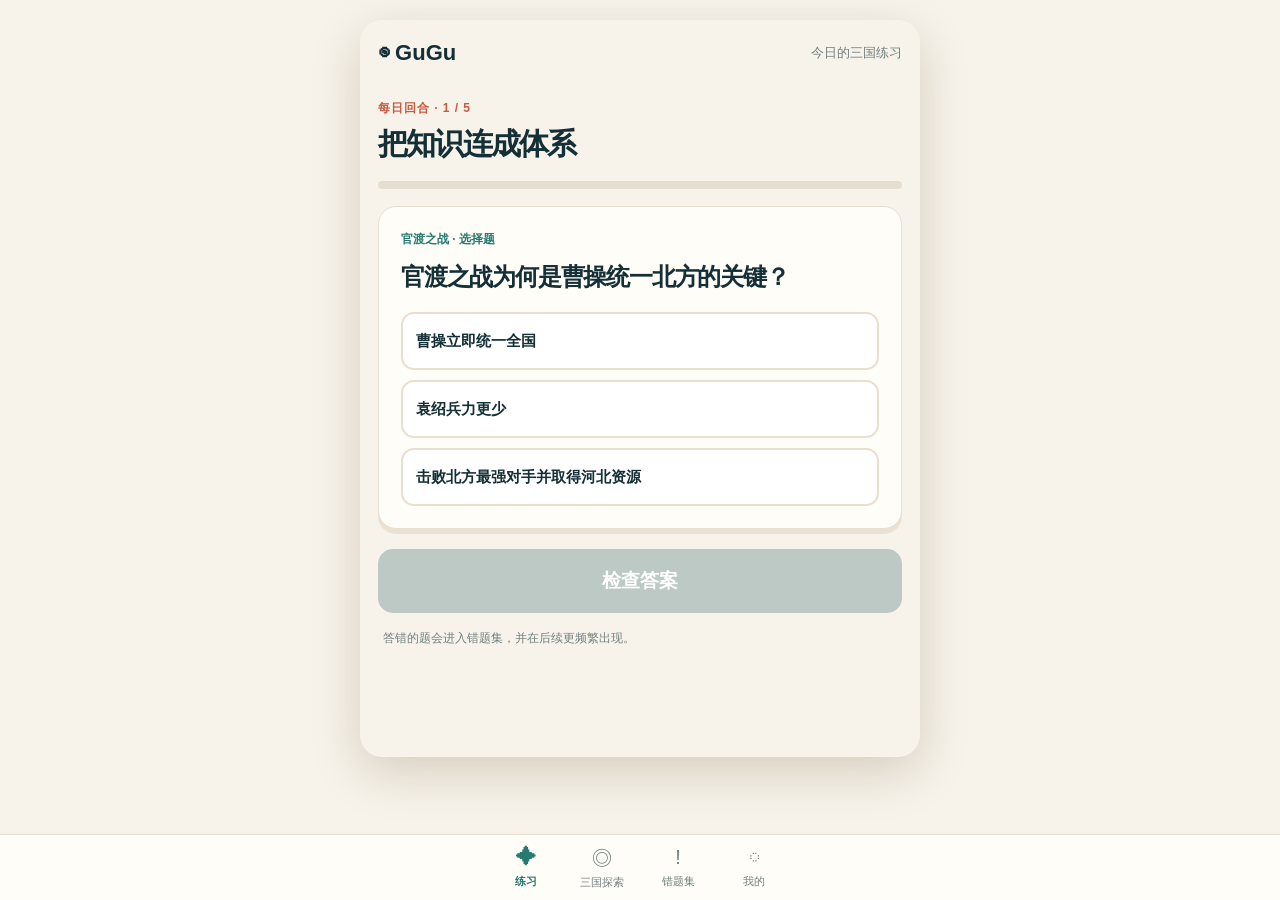
==== index.html @ 3877bf40 "Redesign GuGu with bottom tabs and mistake book" ====
<!doctype html><html lang="zh-CN"><head><meta charset="utf-8"><meta name="viewport" content="width=device-width,initial-scale=1"><title>GuGu</title><link rel="stylesheet" href="style.css"><script src="https://telegram.org/js/telegram-web-app.js"></script></head><body><main><header><b>◉ GuGu</b><span id="day">今日的三国练习</span></header><section id="practice" class="page on"><p class="kicker" id="round">每日回合 · 1 / 5</p><h1 id="title">把知识连成体系</h1><div class="bar"><i id="bar"></i></div><article id="card"></article><button id="action" disabled>检查答案</button><p class="tip">答错的题会进入错题集，并在后续更频繁出现。</p></section><section id="map" class="page"><p class="kicker">三国探索</p><h1>你的知识地图</h1><div class="map" id="map-list"></div></section><section id="mistakes" class="page"><p class="kicker">错题集</p><h1>再见一次，就多懂一点</h1><div id="mistake-list"></div></section><section id="me" class="page"><p class="kicker">我的</p><h1>GuGu 学习档案</h1><div class="empty">这里将陆续加入学习目标、周报与领域管理。</div></section></main><nav><button class="nav on" data-page="practice"><span>✦</span>练习</button><button class="nav" data-page="map"><span>◎</span>三国探索</button><button class="nav" data-page="mistakes"><span>!</span>错题集</button><button class="nav" data-page="me"><span>◌</span>我的</button></nav><script src="app.js"></script></body></html>
---- style.css ----
:root{--ink:#142f35;--green:#277a6e;--red:#c7593e;--cream:#f7f3eb;--paper:#fffdf8;--line:#e8dfd0;--muted:#71807e}*{box-sizing:border-box}body{margin:0;background:var(--cream);font-family:-apple-system,BlinkMacSystemFont,"PingFang SC",sans-serif;color:var(--ink)}main{max-width:560px;margin:auto;padding:20px 18px 98px}header{display:flex;justify-content:space-between;align-items:center;font-size:13px;color:var(--muted)}header b{font-size:22px;color:var(--ink)}.page{display:none}.page.on{display:block}.kicker{margin:34px 0 7px;color:var(--red);font-size:12px;font-weight:800;letter-spacing:.08em}h1{font-size:30px;letter-spacing:-.06em;margin:0 0 16px}.bar{height:8px;background:#e5ddd1;border-radius:9px;margin-bottom:17px}.bar i{display:block;background:var(--green);height:100%;border-radius:9px;transition:.2s}article,.map,.empty,.mistake{background:var(--paper);border:1px solid var(--line);border-radius:18px;padding:22px;box-shadow:0 5px 0 #eae1d4}.node{font-size:12px;font-weight:800;color:var(--green)}h2{font-size:24px;line-height:1.25;margin:14px 0 9px;letter-spacing:-.05em}article p{color:var(--muted);font-size:14px;line-height:1.55}.choices{display:grid;gap:10px;margin-top:20px}.choice{min-height:58px;text-align:left;border:2px solid var(--line);background:white;border-radius:13px;padding:13px;font-size:15px;font-weight:650;color:var(--ink)}.choice.selected{border-color:var(--green);background:#eef7f4}.choice.good{border-color:var(--green);background:#dff1e9}.choice.bad{border-color:var(--red);background:#fde4dc}.input{width:100%;min-height:90px;border:2px solid var(--line);border-radius:13px;padding:13px;font:inherit;margin-top:18px}.feedback{margin-top:16px;padding:14px;border-radius:12px;background:#e3f1eb;line-height:1.55;font-size:14px}.feedback.bad{background:#fde4dc}.tip{font-size:12px;color:var(--muted);padding:0 5px}#action{width:100%;min-height:64px;border:0;border-radius:15px;background:var(--green);box-shadow:0 6px 0 #175d53;color:#fff;font-size:19px;font-weight:850;margin:20px 0 5px}#action:disabled{background:#bdc9c5;box-shadow:none}.map{padding:0;overflow:hidden}.module{padding:17px;border-bottom:1px solid var(--line);display:flex;gap:13px}.module:last-child{border:0}.dot{width:34px;height:34px;border-radius:50%;display:grid;place-items:center;background:#e3ddd2;color:#7b837d;font-weight:bold}.done .dot{background:var(--green);color:#fff}.current .dot{background:var(--red);color:#fff}.module h3{margin:2px 0 3px;font-size:16px}.module p{margin:0;color:var(--muted);font-size:12px}.mistake{margin-bottom:12px}.mistake h3{margin:5px 0;font-size:17px}.mistake p{color:var(--muted);font-size:13px;margin:5px 0}.empty{color:var(--muted);line-height:1.6}nav{position:fixed;bottom:0;left:0;right:0;background:#fffdf8;border-top:1px solid var(--line);display:flex;justify-content:center;padding:9px max(18px,env(safe-area-inset-right)) calc(9px + env(safe-area-inset-bottom))}.nav{border:0;background:transparent;color:var(--muted);font-size:11px;min-width:76px;display:grid;gap:3px;place-items:center}.nav span{font-size:20px}.nav.on{color:var(--green);font-weight:850}@media(min-width:600px){body{padding:20px}main{border-radius:22px;box-shadow:0 15px 50px #d5ccbd}}
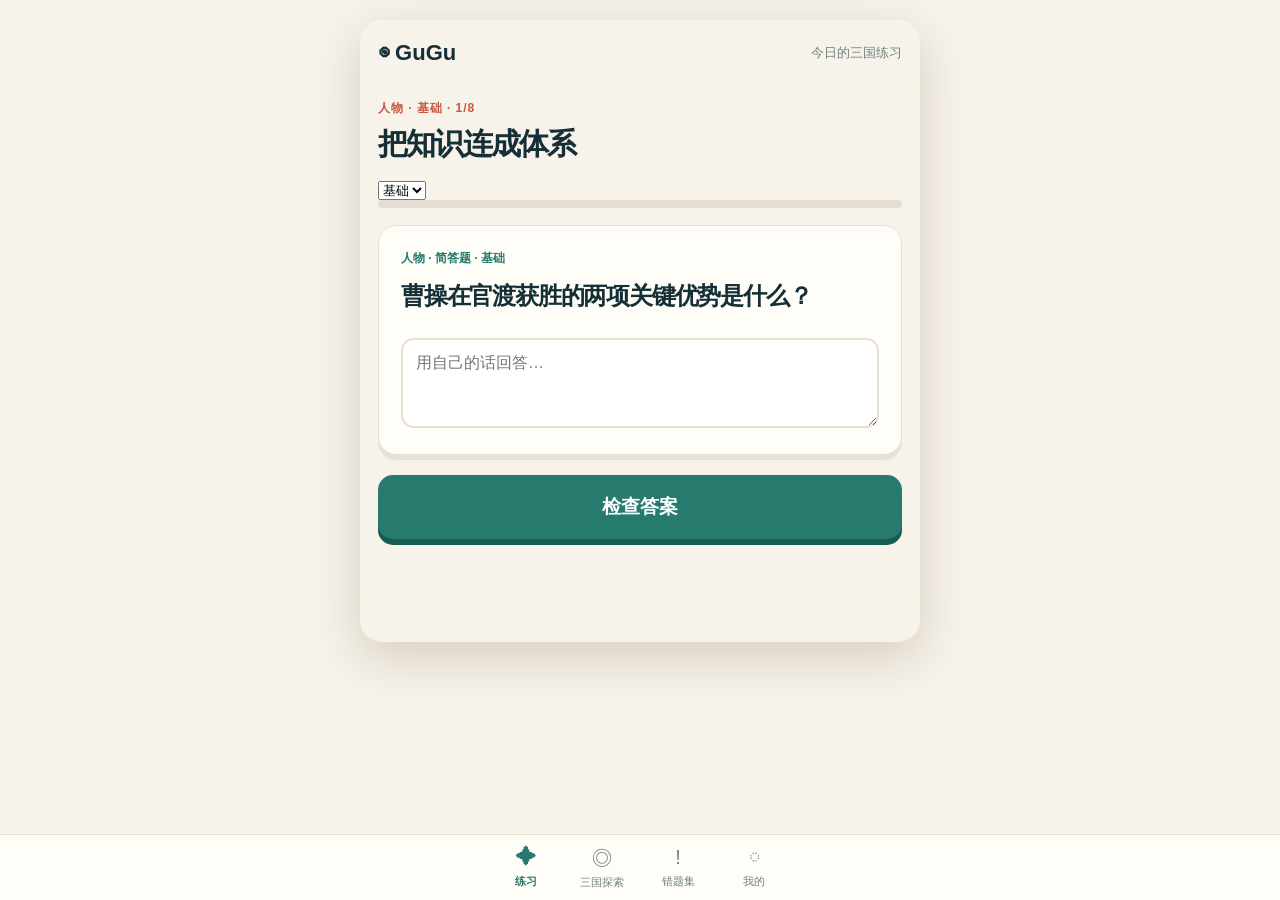
==== commit 52ac2e1d: "Add adaptive eight-question knowledge modules" ====
--- a/index.html
+++ b/index.html
@@ -1 +1 @@
-<!doctype html><html lang="zh-CN"><head><meta charset="utf-8"><meta name="viewport" content="width=device-width,initial-scale=1"><title>GuGu</title><link rel="stylesheet" href="style.css"><script src="https://telegram.org/js/telegram-web-app.js"></script></head><body><main><header><b>◉ GuGu</b><span id="day">今日的三国练习</span></header><section id="practice" class="page on"><p class="kicker" id="round">每日回合 · 1 / 5</p><h1 id="title">把知识连成体系</h1><div class="bar"><i id="bar"></i></div><article id="card"></article><button id="action" disabled>检查答案</button><p class="tip">答错的题会进入错题集，并在后续更频繁出现。</p></section><section id="map" class="page"><p class="kicker">三国探索</p><h1>你的知识地图</h1><div class="map" id="map-list"></div></section><section id="mistakes" class="page"><p class="kicker">错题集</p><h1>再见一次，就多懂一点</h1><div id="mistake-list"></div></section><section id="me" class="page"><p class="kicker">我的</p><h1>GuGu 学习档案</h1><div class="empty">这里将陆续加入学习目标、周报与领域管理。</div></section></main><nav><button class="nav on" data-page="practice"><span>✦</span>练习</button><button class="nav" data-page="map"><span>◎</span>三国探索</button><button class="nav" data-page="mistakes"><span>!</span>错题集</button><button class="nav" data-page="me"><span>◌</span>我的</button></nav><script src="app.js"></script></body></html>
+<!doctype html><html lang="zh-CN"><head><meta charset="utf-8"><meta name="viewport" content="width=device-width,initial-scale=1"><title>GuGu</title><link rel="stylesheet" href="style.css"></head><body><main><header><b>◉ GuGu</b><span>今日的三国练习</span></header><section id="practice" class="page on"><p class="kicker" id="round">每日回合 · 1 / 8</p><h1 id="title">把知识连成体系</h1><select id="difficulty"><option>基础</option><option>中等</option><option>高阶</option></select><div class="bar"><i id="bar"></i></div><article id="card"></article><button id="action" disabled>检查答案</button></section><section id="map" class="page"><p class="kicker">三国探索</p><h1>选择挑战模块</h1><div class="map" id="map-list"></div></section><section id="mistakes" class="page"><p class="kicker">错题集</p><h1>再见一次，就多懂一点</h1><div id="mistake-list"></div></section><section id="me" class="page"><p class="kicker">我的</p><h1>GuGu 学习档案</h1><div class="empty">这里将陆续加入学习目标、周报与领域管理。</div></section></main><nav><button class="nav on" data-page="practice"><span>✦</span>练习</button><button class="nav" data-page="map"><span>◎</span>三国探索</button><button class="nav" data-page="mistakes"><span>!</span>错题集</button><button class="nav" data-page="me"><span>◌</span>我的</button></nav><script src="app.js"></script></body></html>
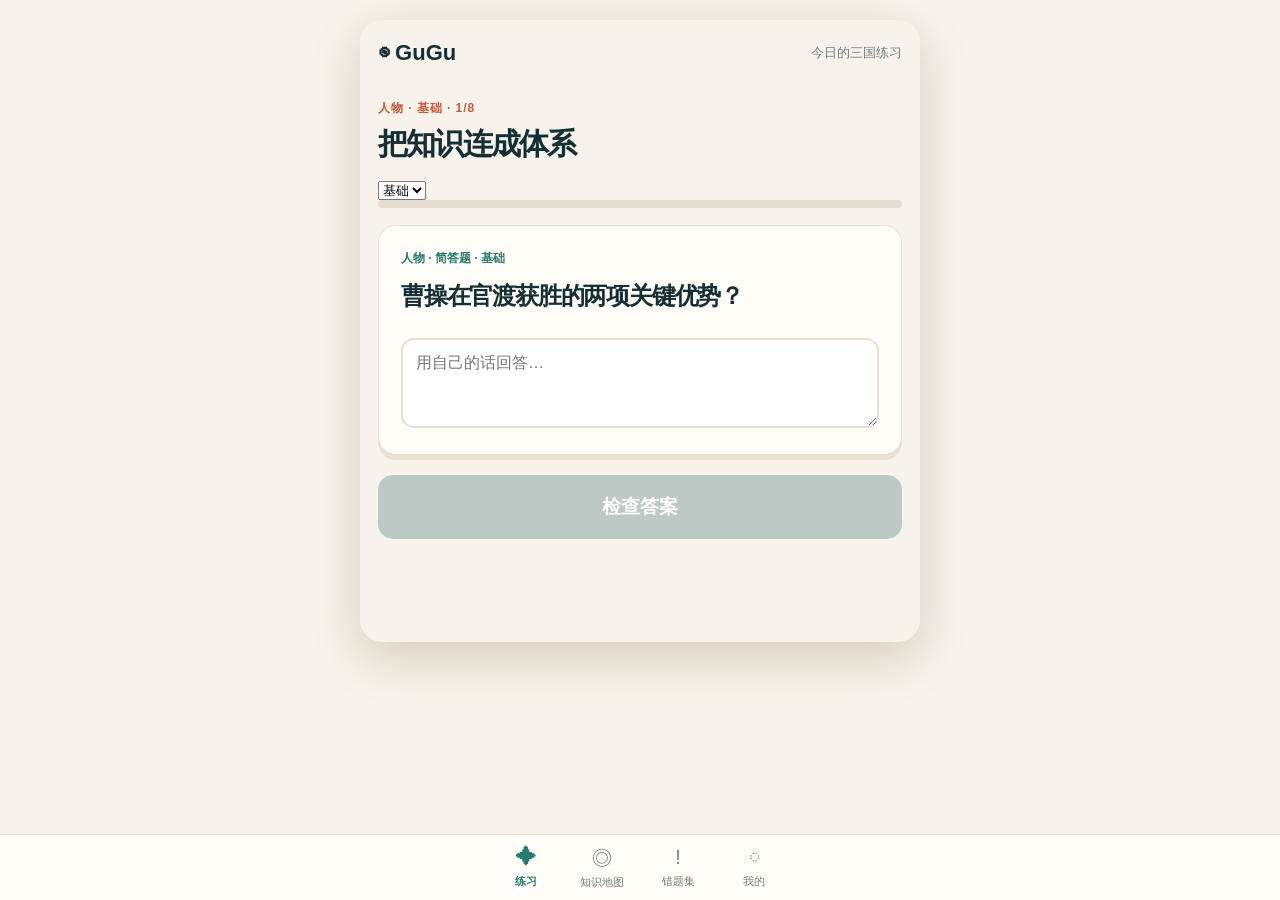
==== commit 6790c176: "Fix repeated basic questions and group mistake modules" ====
--- a/index.html
+++ b/index.html
@@ -1 +1 @@
-<!doctype html><html lang="zh-CN"><head><meta charset="utf-8"><meta name="viewport" content="width=device-width,initial-scale=1"><title>GuGu</title><link rel="stylesheet" href="style.css"></head><body><main><header><b>◉ GuGu</b><span>今日的三国练习</span></header><section id="practice" class="page on"><p class="kicker" id="round">每日回合 · 1 / 8</p><h1 id="title">把知识连成体系</h1><select id="difficulty"><option>基础</option><option>中等</option><option>高阶</option></select><div class="bar"><i id="bar"></i></div><article id="card"></article><button id="action" disabled>检查答案</button></section><section id="map" class="page"><p class="kicker">三国探索</p><h1>选择挑战模块</h1><div class="map" id="map-list"></div></section><section id="mistakes" class="page"><p class="kicker">错题集</p><h1>再见一次，就多懂一点</h1><div id="mistake-list"></div></section><section id="me" class="page"><p class="kicker">我的</p><h1>GuGu 学习档案</h1><div class="empty">这里将陆续加入学习目标、周报与领域管理。</div></section></main><nav><button class="nav on" data-page="practice"><span>✦</span>练习</button><button class="nav" data-page="map"><span>◎</span>三国探索</button><button class="nav" data-page="mistakes"><span>!</span>错题集</button><button class="nav" data-page="me"><span>◌</span>我的</button></nav><script src="app.js"></script></body></html>
+<!doctype html><html lang="zh-CN"><head><meta charset="utf-8"><meta name="viewport" content="width=device-width,initial-scale=1"><title>GuGu</title><link rel="stylesheet" href="style.css"></head><body><main><header><b>◉ GuGu</b><span>今日的三国练习</span></header><section id="practice" class="page on"><p class="kicker" id="round">每日回合 · 1 / 8</p><h1 id="title">把知识连成体系</h1><select id="difficulty"><option>基础</option><option>中等</option><option>高阶</option></select><div class="bar"><i id="bar"></i></div><article id="card"></article><button id="action" disabled>检查答案</button></section><section id="map" class="page"><p class="kicker">知识地图</p><h1>选择挑战模块</h1><div class="map" id="map-list"></div></section><section id="mistakes" class="page"><p class="kicker">错题集</p><h1>按知识模块复习</h1><div id="mistake-list"></div></section><section id="me" class="page"><p class="kicker">我的</p><h1>GuGu 学习档案</h1><div class="empty">这里将陆续加入学习目标、周报与领域管理。</div></section></main><nav><button class="nav on" data-page="practice"><span>✦</span>练习</button><button class="nav" data-page="map"><span>◎</span>知识地图</button><button class="nav" data-page="mistakes"><span>!</span>错题集</button><button class="nav" data-page="me"><span>◌</span>我的</button></nav><script src="app.js"></script></body></html>
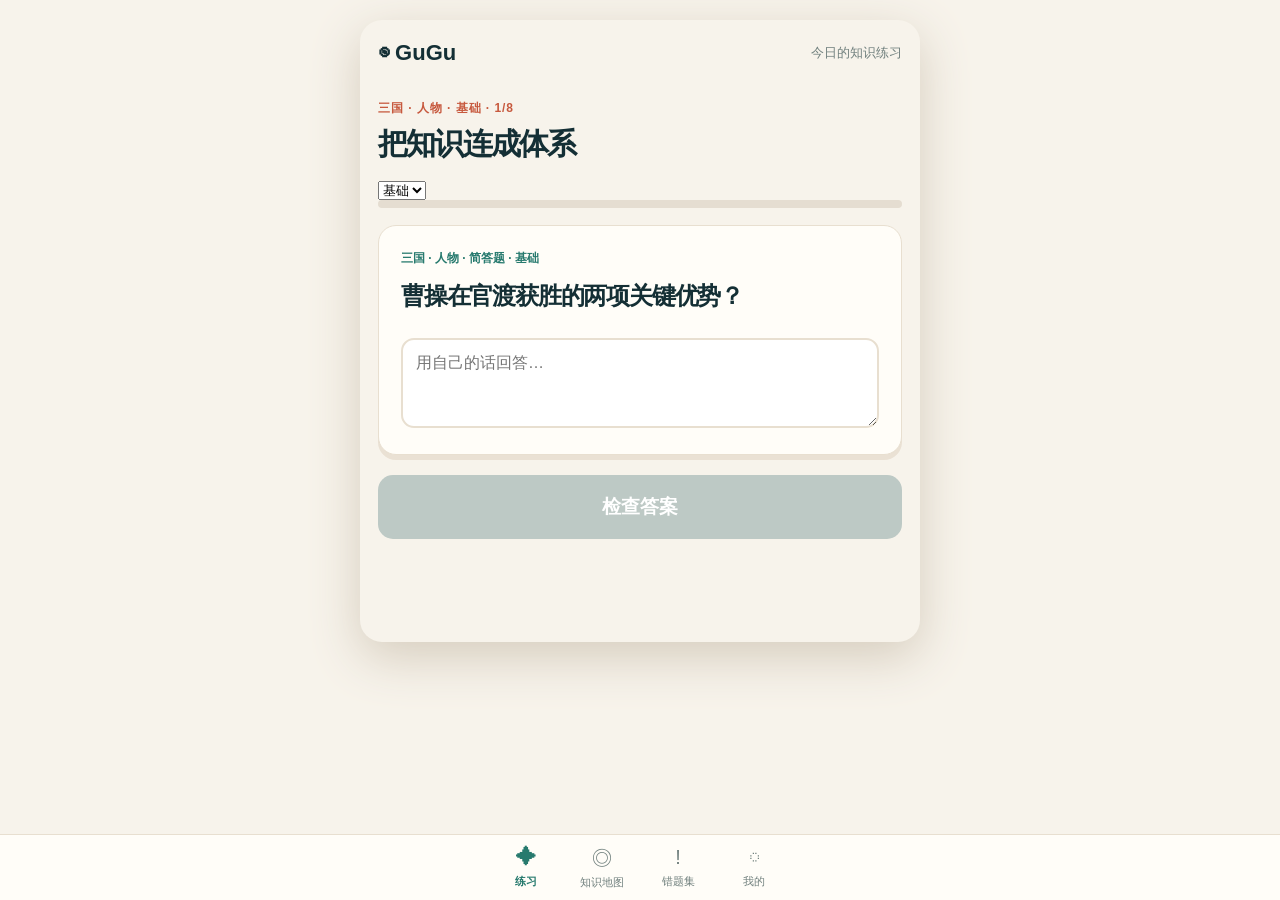
==== commit c2553598: "Group Three Kingdoms knowledge domain and preserve daily history" ====
--- a/index.html
+++ b/index.html
@@ -1 +1 @@
-<!doctype html><html lang="zh-CN"><head><meta charset="utf-8"><meta name="viewport" content="width=device-width,initial-scale=1"><title>GuGu</title><link rel="stylesheet" href="style.css"></head><body><main><header><b>◉ GuGu</b><span>今日的三国练习</span></header><section id="practice" class="page on"><p class="kicker" id="round">每日回合 · 1 / 8</p><h1 id="title">把知识连成体系</h1><select id="difficulty"><option>基础</option><option>中等</option><option>高阶</option></select><div class="bar"><i id="bar"></i></div><article id="card"></article><button id="action" disabled>检查答案</button></section><section id="map" class="page"><p class="kicker">知识地图</p><h1>选择挑战模块</h1><div class="map" id="map-list"></div></section><section id="mistakes" class="page"><p class="kicker">错题集</p><h1>按知识模块复习</h1><div id="mistake-list"></div></section><section id="me" class="page"><p class="kicker">我的</p><h1>GuGu 学习档案</h1><div class="empty">这里将陆续加入学习目标、周报与领域管理。</div></section></main><nav><button class="nav on" data-page="practice"><span>✦</span>练习</button><button class="nav" data-page="map"><span>◎</span>知识地图</button><button class="nav" data-page="mistakes"><span>!</span>错题集</button><button class="nav" data-page="me"><span>◌</span>我的</button></nav><script src="app.js"></script></body></html>
+<!doctype html><html lang="zh-CN"><head><meta charset="utf-8"><meta name="viewport" content="width=device-width,initial-scale=1"><title>GuGu</title><link rel="stylesheet" href="style.css"></head><body><main><header><b>◉ GuGu</b><span>今日的知识练习</span></header><section id="practice" class="page on"><p class="kicker" id="round">每日回合 · 1 / 8</p><h1 id="title">把知识连成体系</h1><select id="difficulty"><option>基础</option><option>中等</option><option>高阶</option></select><div class="bar"><i id="bar"></i></div><article id="card"></article><button id="action" disabled>检查答案</button></section><section id="map" class="page"><p class="kicker">知识地图</p><h1>选择知识领域</h1><p class="tip">三国是当前已开放的大模块；AI 术语等领域会在后续加入。</p><div class="map" id="map-list"></div></section><section id="mistakes" class="page"><p class="kicker">错题集</p><h1>按知识领域复习</h1><div id="mistake-list"></div></section><section id="me" class="page"><p class="kicker">我的</p><h1>GuGu 学习档案</h1><div class="empty">这里将陆续加入学习目标、周报与领域管理。</div></section></main><nav><button class="nav on" data-page="practice"><span>✦</span>练习</button><button class="nav" data-page="map"><span>◎</span>知识地图</button><button class="nav" data-page="mistakes"><span>!</span>错题集</button><button class="nav" data-page="me"><span>◌</span>我的</button></nav><script src="app.js"></script></body></html>
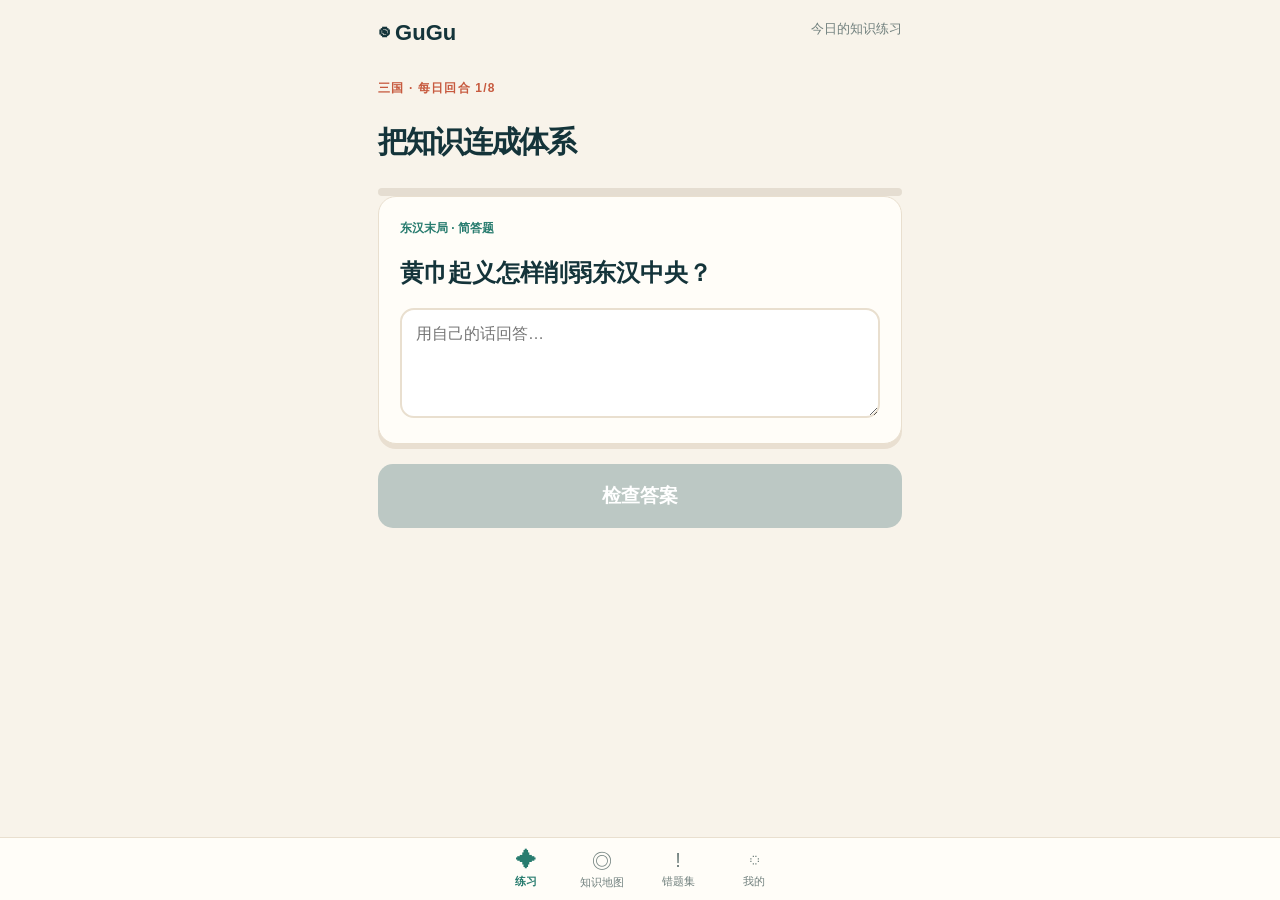
==== commit 7a09f08c: "Expand map previews notebook and Three Kingdoms mind map" ====
--- a/index.html
+++ b/index.html
@@ -1 +1 @@
-<!doctype html><html lang="zh-CN"><head><meta charset="utf-8"><meta name="viewport" content="width=device-width,initial-scale=1"><title>GuGu</title><link rel="stylesheet" href="style.css"></head><body><main><header><b>◉ GuGu</b><span>今日的知识练习</span></header><section id="practice" class="page on"><p class="kicker" id="round">每日回合 · 1 / 8</p><h1 id="title">把知识连成体系</h1><select id="difficulty"><option>基础</option><option>中等</option><option>高阶</option></select><div class="bar"><i id="bar"></i></div><article id="card"></article><button id="action" disabled>检查答案</button></section><section id="map" class="page"><p class="kicker">知识地图</p><h1>选择知识领域</h1><p class="tip">三国是当前已开放的大模块；AI 术语等领域会在后续加入。</p><div class="map" id="map-list"></div></section><section id="mistakes" class="page"><p class="kicker">错题集</p><h1>按知识领域复习</h1><div id="mistake-list"></div></section><section id="me" class="page"><p class="kicker">我的</p><h1>GuGu 学习档案</h1><div class="empty">这里将陆续加入学习目标、周报与领域管理。</div></section></main><nav><button class="nav on" data-page="practice"><span>✦</span>练习</button><button class="nav" data-page="map"><span>◎</span>知识地图</button><button class="nav" data-page="mistakes"><span>!</span>错题集</button><button class="nav" data-page="me"><span>◌</span>我的</button></nav><script src="app.js"></script></body></html>
+<!doctype html><html lang="zh-CN"><head><meta charset="utf-8"><meta name="viewport" content="width=device-width,initial-scale=1"><title>GuGu</title><link rel="stylesheet" href="style.css"></head><body><main><header><b>◉ GuGu</b><span>今日的知识练习</span></header><section id="practice" class="page on"><p class="kicker" id="round">每日回合 · 1 / 8</p><h1>把知识连成体系</h1><div class="bar"><i id="bar"></i></div><article id="card"></article><button id="action" disabled>检查答案</button></section><section id="map" class="page"><p class="kicker">知识地图</p><h1>三国 · 行进地图</h1><div id="map-list"></div></section><section id="mistakes" class="page"><p class="kicker">错题集</p><h1>我的三国错题本</h1><div id="mistake-list"></div></section><section id="me" class="page"><p class="kicker">我的</p><h1>三国历史框架</h1><div id="mindmap"></div></section></main><nav><button class="nav on" data-page="practice"><span>✦</span>练习</button><button class="nav" data-page="map"><span>◎</span>知识地图</button><button class="nav" data-page="mistakes"><span>!</span>错题集</button><button class="nav" data-page="me"><span>◌</span>我的</button></nav><script src="app.js"></script></body></html>
--- a/style.css
+++ b/style.css
@@ -1 +1 @@
-:root{--ink:#142f35;--green:#277a6e;--red:#c7593e;--cream:#f7f3eb;--paper:#fffdf8;--line:#e8dfd0;--muted:#71807e}*{box-sizing:border-box}body{margin:0;background:var(--cream);font-family:-apple-system,BlinkMacSystemFont,"PingFang SC",sans-serif;color:var(--ink)}main{max-width:560px;margin:auto;padding:20px 18px 98px}header{display:flex;justify-content:space-between;align-items:center;font-size:13px;color:var(--muted)}header b{font-size:22px;color:var(--ink)}.page{display:none}.page.on{display:block}.kicker{margin:34px 0 7px;color:var(--red);font-size:12px;font-weight:800;letter-spacing:.08em}h1{font-size:30px;letter-spacing:-.06em;margin:0 0 16px}.bar{height:8px;background:#e5ddd1;border-radius:9px;margin-bottom:17px}.bar i{display:block;background:var(--green);height:100%;border-radius:9px;transition:.2s}article,.map,.empty,.mistake{background:var(--paper);border:1px solid var(--line);border-radius:18px;padding:22px;box-shadow:0 5px 0 #eae1d4}.node{font-size:12px;font-weight:800;color:var(--green)}h2{font-size:24px;line-height:1.25;margin:14px 0 9px;letter-spacing:-.05em}article p{color:var(--muted);font-size:14px;line-height:1.55}.choices{display:grid;gap:10px;margin-top:20px}.choice{min-height:58px;text-align:left;border:2px solid var(--line);background:white;border-radius:13px;padding:13px;font-size:15px;font-weight:650;color:var(--ink)}.choice.selected{border-color:var(--green);background:#eef7f4}.choice.good{border-color:var(--green);background:#dff1e9}.choice.bad{border-color:var(--red);background:#fde4dc}.input{width:100%;min-height:90px;border:2px solid var(--line);border-radius:13px;padding:13px;font:inherit;margin-top:18px}.feedback{margin-top:16px;padding:14px;border-radius:12px;background:#e3f1eb;line-height:1.55;font-size:14px}.feedback.bad{background:#fde4dc}.tip{font-size:12px;color:var(--muted);padding:0 5px}#action{width:100%;min-height:64px;border:0;border-radius:15px;background:var(--green);box-shadow:0 6px 0 #175d53;color:#fff;font-size:19px;font-weight:850;margin:20px 0 5px}#action:disabled{background:#bdc9c5;box-shadow:none}.map{padding:0;overflow:hidden}.module{padding:17px;border-bottom:1px solid var(--line);display:flex;gap:13px}.module:last-child{border:0}.dot{width:34px;height:34px;border-radius:50%;display:grid;place-items:center;background:#e3ddd2;color:#7b837d;font-weight:bold}.done .dot{background:var(--green);color:#fff}.current .dot{background:var(--red);color:#fff}.module h3{margin:2px 0 3px;font-size:16px}.module p{margin:0;color:var(--muted);font-size:12px}.mistake{margin-bottom:12px}.mistake h3{margin:5px 0;font-size:17px}.mistake p{color:var(--muted);font-size:13px;margin:5px 0}.empty{color:var(--muted);line-height:1.6}nav{position:fixed;bottom:0;left:0;right:0;background:#fffdf8;border-top:1px solid var(--line);display:flex;justify-content:center;padding:9px max(18px,env(safe-area-inset-right)) calc(9px + env(safe-area-inset-bottom))}.nav{border:0;background:transparent;color:var(--muted);font-size:11px;min-width:76px;display:grid;gap:3px;place-items:center}.nav span{font-size:20px}.nav.on{color:var(--green);font-weight:850}@media(min-width:600px){body{padding:20px}main{border-radius:22px;box-shadow:0 15px 50px #d5ccbd}}
+:root{--i:#14343a;--g:#287c6f;--r:#c75a3f;--c:#f8f3ea;--p:#fffdf8;--l:#e9dfcf;--m:#71807e}*{box-sizing:border-box}body{margin:0;background:var(--c);font-family:-apple-system,BlinkMacSystemFont,"PingFang SC",sans-serif;color:var(--i)}main{max-width:560px;margin:auto;padding:20px 18px 100px}header{display:flex;justify-content:space-between;color:var(--m);font-size:13px}header b{font-size:22px;color:var(--i)}.page{display:none}.page.on{display:block}.kicker{color:var(--r);font-size:12px;font-weight:800;letter-spacing:.1em;margin:34px 0 7px}h1{font-size:30px;letter-spacing:-.06em}.bar{height:8px;background:#e5ddd1;border-radius:9px}.bar i{display:block;height:100%;background:var(--g);border-radius:9px}article,.paper{background:var(--p);border:1px solid var(--l);border-radius:18px;padding:21px;box-shadow:0 5px 0 #e9dfd1}.node{color:var(--g);font-size:12px;font-weight:800}h2{font-size:24px;line-height:1.3}.input{width:100%;min-height:110px;border:2px solid var(--l);border-radius:14px;padding:14px;font:inherit}.feedback{background:#e2f1e9;padding:13px;border-radius:12px;margin-top:14px}#action{width:100%;min-height:64px;border:0;border-radius:15px;background:var(--g);box-shadow:0 6px 0 #185d53;color:white;font-size:19px;font-weight:850;margin:20px 0}#action:disabled{background:#bcc8c4;box-shadow:none}.map-board{background:linear-gradient(140deg,#d8ece4,#f5e6ce);border-radius:24px;padding:22px;position:relative}.map-node{margin:18px 0;padding:14px;background:#fffdf8;border:0;border-radius:15px;width:100%;text-align:left;box-shadow:0 4px 0 #d8c8ad}.map-node:nth-child(even){margin-left:28px}.map-node b{display:block;font-size:18px}.map-node span{font-size:12px;color:var(--m)}.preview{margin-top:12px;background:#14343a;color:white;border-radius:14px;padding:14px}.preview p{font-size:13px;margin:7px 0}.book{height:220px;background:linear-gradient(90deg,#a94435 0 7%,#f3dfbd 7% 50%,#e8ce9e 50% 100%);border-radius:12px;box-shadow:7px 8px 0 #c8ad82;display:grid;place-items:center;cursor:pointer}.book b{color:#fff8e8;font-size:24px}.book.open{height:auto;background:#f3dfbd;padding:14px;display:block}.sheet{background:#fffdf8;padding:15px;margin:8px 0;border-radius:5px;box-shadow:2px 3px #d2b68a}.sheet p{font-size:13px;line-height:1.55}.mind{display:grid;gap:10px}.root{background:var(--r);color:#fff;padding:16px;border-radius:14px;text-align:center;font-size:20px;font-weight:800}.branch{background:var(--p);border-left:5px solid var(--g);padding:13px;border-radius:10px}.branch b{display:block}.branch span{font-size:12px;color:var(--m)}nav{position:fixed;bottom:0;left:0;right:0;background:#fffdf8;border-top:1px solid var(--l);display:flex;justify-content:center;padding:9px 18px calc(9px + env(safe-area-inset-bottom))}.nav{border:0;background:transparent;color:var(--m);font-size:11px;min-width:76px;display:grid;place-items:center}.nav span{font-size:20px}.nav.on{color:var(--g);font-weight:850}
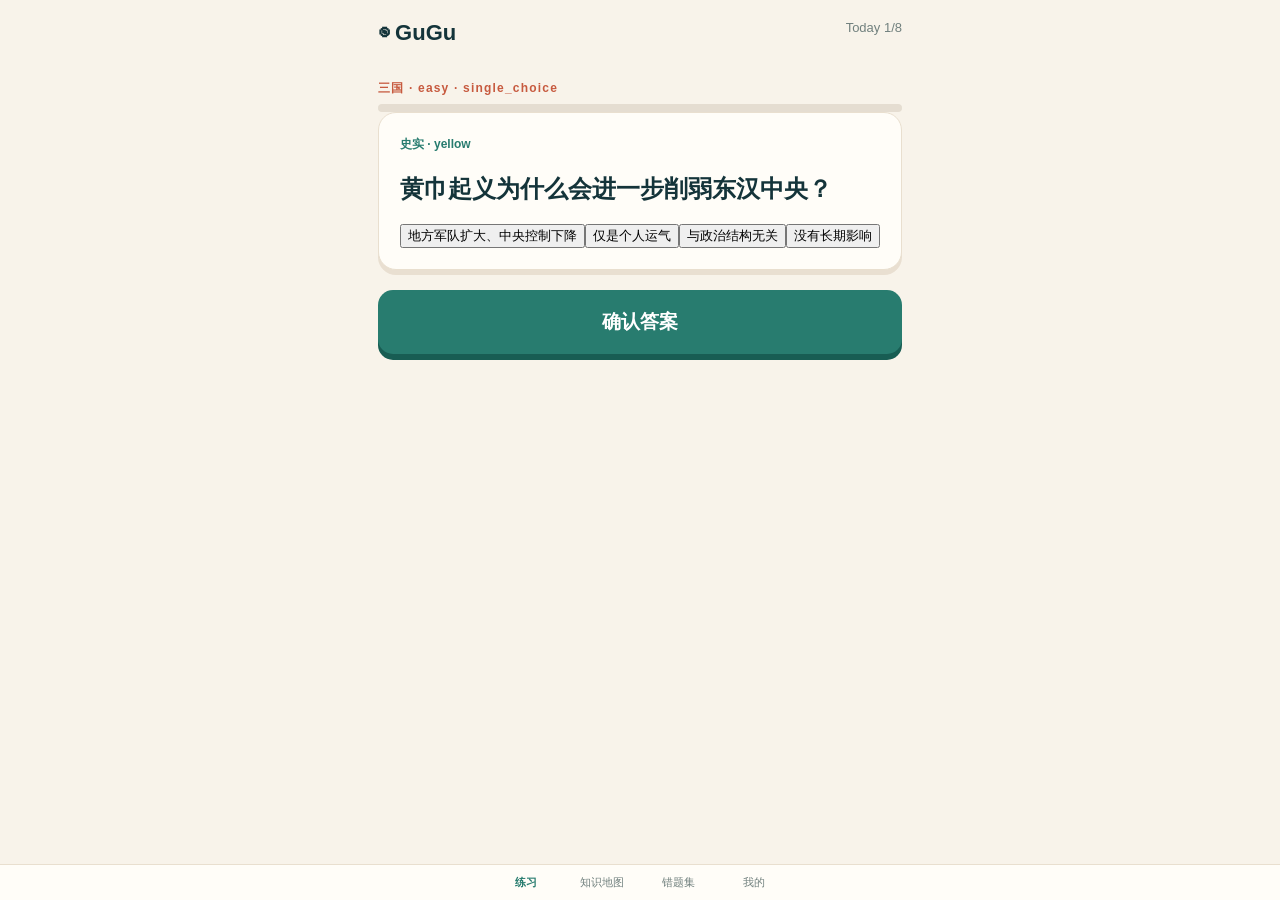
==== commit a73fa29a: "Start GUGU V2 schema question engine" ====
--- a/index.html
+++ b/index.html
@@ -1 +1 @@
-<!doctype html><html lang="zh-CN"><head><meta charset="utf-8"><meta name="viewport" content="width=device-width,initial-scale=1"><title>GuGu</title><link rel="stylesheet" href="style.css"></head><body><main><header><b>◉ GuGu</b><span>今日的知识练习</span></header><section id="practice" class="page on"><p class="kicker" id="round">每日回合 · 1 / 8</p><h1>把知识连成体系</h1><div class="bar"><i id="bar"></i></div><article id="card"></article><button id="action" disabled>检查答案</button></section><section id="map" class="page"><p class="kicker">知识地图</p><h1>三国 · 行进地图</h1><div id="map-list"></div></section><section id="mistakes" class="page"><p class="kicker">错题集</p><h1>我的三国错题本</h1><div id="mistake-list"></div></section><section id="me" class="page"><p class="kicker">我的</p><h1>三国历史框架</h1><div id="mindmap"></div></section></main><nav><button class="nav on" data-page="practice"><span>✦</span>练习</button><button class="nav" data-page="map"><span>◎</span>知识地图</button><button class="nav" data-page="mistakes"><span>!</span>错题集</button><button class="nav" data-page="me"><span>◌</span>我的</button></nav><script src="app.js"></script></body></html>
+<!doctype html><html lang="zh-CN"><head><meta charset="utf-8"><meta name="viewport" content="width=device-width,initial-scale=1"><title>GuGu</title><link rel="stylesheet" href="style.css"></head><body><main><header><b>◉ GuGu</b><span id="today">Today 1/8</span></header><section id="practice" class="page on"><p class="kicker" id="meta">三国 · 基础</p><div class="bar"><i id="bar"></i></div><article id="card"></article><button id="action" disabled>确认答案</button></section><section id="map" class="page"><p class="kicker">知识地图</p><h1>我的知识地图</h1><div id="map-list"></div></section><section id="mistakes" class="page"><p class="kicker">错题集</p><h1>错题本</h1><div id="mistake-list"></div></section><section id="me" class="page"><p class="kicker">我的</p><h1>三国历史框架</h1><div id="mindmap"></div></section></main><nav><button class="nav on" data-page="practice">练习</button><button class="nav" data-page="map">知识地图</button><button class="nav" data-page="mistakes">错题集</button><button class="nav" data-page="me">我的</button></nav><script src="questions.js"></script><script src="app.js"></script></body></html>
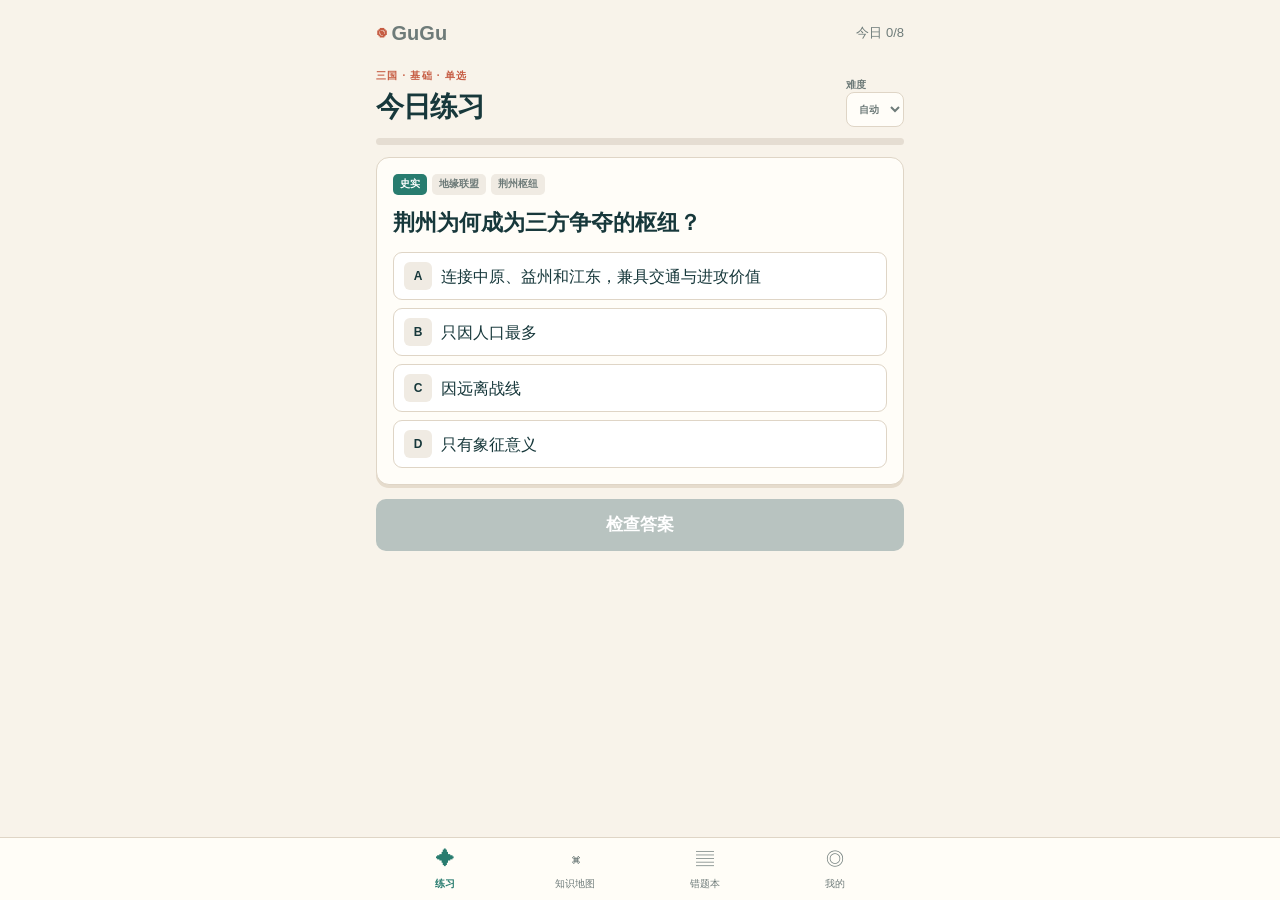
==== commit 418556eb: "Complete GuGu V2 interactive learning experience" ====
--- a/index.html
+++ b/index.html
@@ -1 +1 @@
-<!doctype html><html lang="zh-CN"><head><meta charset="utf-8"><meta name="viewport" content="width=device-width,initial-scale=1"><title>GuGu</title><link rel="stylesheet" href="style.css"></head><body><main><header><b>◉ GuGu</b><span id="today">Today 1/8</span></header><section id="practice" class="page on"><p class="kicker" id="meta">三国 · 基础</p><div class="bar"><i id="bar"></i></div><article id="card"></article><button id="action" disabled>确认答案</button></section><section id="map" class="page"><p class="kicker">知识地图</p><h1>我的知识地图</h1><div id="map-list"></div></section><section id="mistakes" class="page"><p class="kicker">错题集</p><h1>错题本</h1><div id="mistake-list"></div></section><section id="me" class="page"><p class="kicker">我的</p><h1>三国历史框架</h1><div id="mindmap"></div></section></main><nav><button class="nav on" data-page="practice">练习</button><button class="nav" data-page="map">知识地图</button><button class="nav" data-page="mistakes">错题集</button><button class="nav" data-page="me">我的</button></nav><script src="questions.js"></script><script src="app.js"></script></body></html>
+<!doctype html><html lang="zh-CN"><head><meta charset="utf-8"><meta name="viewport" content="width=device-width,initial-scale=1,viewport-fit=cover"><meta name="theme-color" content="#f8f3ea"><title>GuGu</title><link rel="stylesheet" href="style.css"></head><body><main><header><div class="brand"><span>◉</span> GuGu</div><div id="daily-count">今日 0/8</div></header><section id="practice" class="page on"><div class="practice-top"><div><p class="eyebrow" id="question-meta">三国 · 基础</p><h1>今日练习</h1></div><label class="difficulty">难度<select id="difficulty"><option>自动</option><option>基础</option><option>进阶</option><option>思考</option></select></label></div><div class="progress"><i id="progress-bar"></i></div><article id="question-card"></article><button id="primary-action" class="primary" disabled>检查答案</button></section><section id="map" class="page"><p class="eyebrow">KNOWLEDGE MAP</p><h1>知识地图</h1><div id="map-content"></div></section><section id="mistakes" class="page"><p class="eyebrow">REVIEW</p><h1>错题本</h1><div id="mistake-content"></div></section><section id="me" class="page"><p class="eyebrow">FRAMEWORK</p><h1>我的知识框架</h1><div id="mind-content"></div></section></main><nav><button class="nav on" data-page="practice"><span>✦</span>练习</button><button class="nav" data-page="map"><span>⌘</span>知识地图</button><button class="nav" data-page="mistakes"><span>▤</span>错题本</button><button class="nav" data-page="me"><span>◎</span>我的</button></nav><div id="sheet" class="sheet-wrap" hidden><button class="sheet-mask" aria-label="关闭"></button><section class="sheet-panel"><button class="sheet-close">×</button><div id="sheet-body"></div></section></div><script src="questions.js"></script><script src="app.js"></script></body></html>
--- a/style.css
+++ b/style.css
@@ -1 +1 @@
-:root{--i:#14343a;--g:#287c6f;--r:#c75a3f;--c:#f8f3ea;--p:#fffdf8;--l:#e9dfcf;--m:#71807e}*{box-sizing:border-box}body{margin:0;background:var(--c);font-family:-apple-system,BlinkMacSystemFont,"PingFang SC",sans-serif;color:var(--i)}main{max-width:560px;margin:auto;padding:20px 18px 100px}header{display:flex;justify-content:space-between;color:var(--m);font-size:13px}header b{font-size:22px;color:var(--i)}.page{display:none}.page.on{display:block}.kicker{color:var(--r);font-size:12px;font-weight:800;letter-spacing:.1em;margin:34px 0 7px}h1{font-size:30px;letter-spacing:-.06em}.bar{height:8px;background:#e5ddd1;border-radius:9px}.bar i{display:block;height:100%;background:var(--g);border-radius:9px}article,.paper{background:var(--p);border:1px solid var(--l);border-radius:18px;padding:21px;box-shadow:0 5px 0 #e9dfd1}.node{color:var(--g);font-size:12px;font-weight:800}h2{font-size:24px;line-height:1.3}.input{width:100%;min-height:110px;border:2px solid var(--l);border-radius:14px;padding:14px;font:inherit}.feedback{background:#e2f1e9;padding:13px;border-radius:12px;margin-top:14px}#action{width:100%;min-height:64px;border:0;border-radius:15px;background:var(--g);box-shadow:0 6px 0 #185d53;color:white;font-size:19px;font-weight:850;margin:20px 0}#action:disabled{background:#bcc8c4;box-shadow:none}.map-board{background:linear-gradient(140deg,#d8ece4,#f5e6ce);border-radius:24px;padding:22px;position:relative}.map-node{margin:18px 0;padding:14px;background:#fffdf8;border:0;border-radius:15px;width:100%;text-align:left;box-shadow:0 4px 0 #d8c8ad}.map-node:nth-child(even){margin-left:28px}.map-node b{display:block;font-size:18px}.map-node span{font-size:12px;color:var(--m)}.preview{margin-top:12px;background:#14343a;color:white;border-radius:14px;padding:14px}.preview p{font-size:13px;margin:7px 0}.book{height:220px;background:linear-gradient(90deg,#a94435 0 7%,#f3dfbd 7% 50%,#e8ce9e 50% 100%);border-radius:12px;box-shadow:7px 8px 0 #c8ad82;display:grid;place-items:center;cursor:pointer}.book b{color:#fff8e8;font-size:24px}.book.open{height:auto;background:#f3dfbd;padding:14px;display:block}.sheet{background:#fffdf8;padding:15px;margin:8px 0;border-radius:5px;box-shadow:2px 3px #d2b68a}.sheet p{font-size:13px;line-height:1.55}.mind{display:grid;gap:10px}.root{background:var(--r);color:#fff;padding:16px;border-radius:14px;text-align:center;font-size:20px;font-weight:800}.branch{background:var(--p);border-left:5px solid var(--g);padding:13px;border-radius:10px}.branch b{display:block}.branch span{font-size:12px;color:var(--m)}nav{position:fixed;bottom:0;left:0;right:0;background:#fffdf8;border-top:1px solid var(--l);display:flex;justify-content:center;padding:9px 18px calc(9px + env(safe-area-inset-bottom))}.nav{border:0;background:transparent;color:var(--m);font-size:11px;min-width:76px;display:grid;place-items:center}.nav span{font-size:20px}.nav.on{color:var(--g);font-weight:850}
+:root{--ink:#17383b;--green:#287c6f;--green2:#1c655a;--red:#c65c43;--cream:#f8f3ea;--paper:#fffdf8;--line:#dfd5c6;--muted:#6e7b79;--h:100dvh}*{box-sizing:border-box}html,body{margin:0;background:var(--cream);color:var(--ink);font-family:-apple-system,BlinkMacSystemFont,"PingFang SC",sans-serif;line-height:1.45}body.locked{overflow:hidden}button,select,textarea{font:inherit;color:inherit}main{width:min(100%,560px);min-height:var(--h);margin:auto;padding:12px 16px calc(88px + env(safe-area-inset-bottom))}header{height:42px;display:flex;align-items:center;justify-content:space-between;color:var(--muted);font-size:13px}.brand{font-size:20px;font-weight:900}.brand span,.eyebrow{color:var(--red)}.page{display:none}.page.on{display:block}.eyebrow{margin:15px 0 3px;font-size:10px;font-weight:900;letter-spacing:.12em}h1{margin:0;font-size:28px;letter-spacing:-.04em}h2{margin:13px 0 15px;font-size:22px;line-height:1.35}.practice-top{display:flex;align-items:end;justify-content:space-between;margin-bottom:11px}.difficulty{display:grid;font-size:10px;font-weight:800;color:var(--muted)}select{height:35px;border:1px solid var(--line);border-radius:8px;background:var(--paper);padding:0 8px}.progress{height:7px;background:#e5ddd2;border-radius:8px;overflow:hidden;margin-bottom:12px}.progress i{display:block;height:100%;background:var(--green)}#question-card{background:var(--paper);border:1px solid var(--line);border-radius:13px;padding:16px;box-shadow:0 3px 0 #e6dccd}.tags{display:flex;gap:5px;flex-wrap:wrap}.tags span{padding:3px 7px;background:#f0ebe3;border-radius:5px;color:var(--muted);font-size:10px;font-weight:800}.tags .source{background:var(--green);color:white}.tags .romance{background:var(--red)}.tags .later_idiom{background:#80658f}.choices{display:grid;gap:8px}.choice{min-height:48px;border:1.5px solid var(--line);border-radius:9px;background:#fff;padding:8px 10px;display:flex;align-items:center;gap:9px;text-align:left}.choice b{width:28px;height:28px;border-radius:6px;background:#f0ebe3;display:grid;place-items:center;font-size:12px}.choice.selected{border-color:var(--green);background:#eaf4ef}.choice.selected b{background:var(--green);color:white}.hint{font-size:11px;color:var(--muted);margin:0 0 7px}textarea{width:100%;min-height:104px;border:1.5px solid var(--line);border-radius:9px;padding:12px;background:#fff;font-size:16px;outline:none}textarea:focus{border-color:var(--green);box-shadow:0 0 0 3px #287c6f1a}.order-answer{min-height:50px;padding:10px;border:1px dashed var(--green);border-radius:8px;background:#edf6f1;font-size:12px}.order-pool{display:flex;flex-wrap:wrap;gap:7px;margin-top:9px}.order-item{border:1px solid var(--line);background:white;border-radius:7px;padding:8px;font-size:12px}.order-item:disabled{opacity:.35}.text-button{border:0;background:none;color:var(--green);padding:8px 0;font-size:11px;font-weight:800}.primary{width:100%;min-height:52px;border:0;border-radius:10px;background:var(--green);box-shadow:0 4px 0 var(--green2);color:white;font-size:17px;font-weight:900;margin:14px 0}.primary:disabled{background:#b8c3c0;box-shadow:none}.result{margin-top:13px;padding:12px;border-radius:8px;font-size:12px}.right{background:#e3f2eb}.wrong{background:#fae9e3}.result strong{font-size:15px}.result p{margin:7px 0}.connection{color:var(--green);font-weight:750;font-size:10px}.complete{text-align:center}.owl{width:52px;height:52px;border-radius:50%;background:var(--red);color:#fff;display:grid;place-items:center;margin:auto;font-size:24px}.review-list{display:grid;gap:5px}.review-list button{border:0;background:#f2ede5;padding:8px;display:flex;justify-content:space-between;border-radius:6px;text-align:left;font-size:11px}.ok{color:var(--green)}.no{color:var(--red)}nav{position:fixed;z-index:10;bottom:0;left:0;right:0;display:flex;justify-content:center;background:#fffdf8ee;backdrop-filter:blur(10px);border-top:1px solid var(--line);padding:5px 8px calc(5px + env(safe-area-inset-bottom))}.nav{width:min(25%,130px);height:52px;border:0;background:none;color:var(--muted);font-size:10px;display:grid;place-items:center}.nav span{font-size:18px}.nav.on{color:var(--green);font-weight:900}.pack{margin-top:13px;padding:12px;border:1px solid var(--line);border-radius:10px;background:var(--paper);display:flex;align-items:center;gap:10px}.pack>i{width:40px;height:40px;border-radius:9px;background:var(--green);color:white;display:grid;place-items:center;font-style:normal;font-weight:900}.pack div{display:grid;flex:1}.pack small{color:var(--muted)}.pack em{font-size:10px;color:var(--green);font-style:normal}.pack.locked{opacity:.55;margin-top:7px}.journey-title{display:flex;justify-content:space-between;align-items:end;margin:20px 0 8px}.journey-title small{font-size:9px;color:var(--muted)}.journey{position:relative}.region{margin-bottom:16px}.region-title{display:flex;align-items:center;gap:8px}.region-title i{width:34px;height:34px;border:4px solid var(--cream);border-radius:50%;background:var(--red);color:#fff;display:grid;place-items:center;font-style:normal;font-weight:900}.route{margin-left:17px;padding:7px 0 0 17px;border-left:1px dashed #cbbda8;display:grid;gap:6px}.map-node{width:100%;min-height:52px;border:1px solid var(--line);border-radius:8px;background:var(--paper);display:flex;align-items:center;gap:9px;padding:7px 9px;text-align:left}.map-node>span{width:28px;height:28px;border-radius:50%;background:#eee6d9;display:grid;place-items:center;font-size:10px}.map-node.passed>span{background:var(--green);color:white}.map-node div{display:grid;flex:1}.map-node b{font-size:12px}.map-node small{font-size:9px;color:var(--muted);max-width:220px;white-space:nowrap;overflow:hidden;text-overflow:ellipsis}.map-node em{font-style:normal}.sheet-wrap{position:fixed;z-index:30;inset:0}.sheet-mask{position:absolute;inset:0;width:100%;border:0;background:#17383b66}.sheet-panel{position:absolute;bottom:0;left:50%;transform:translateX(-50%);width:min(100%,560px);max-height:88dvh;overflow:auto;background:var(--cream);border-radius:17px 17px 0 0;padding:17px 16px calc(24px + env(safe-area-inset-bottom))}.sheet-close{position:sticky;top:0;float:right;width:33px;height:33px;border:0;border-radius:50%;background:#e8dfd2;font-size:22px}.bank{display:grid;gap:6px;margin:13px 0}.bank button{border:1px solid var(--line);border-radius:7px;background:var(--paper);padding:9px;text-align:left;display:grid}.bank span{font-size:9px;color:var(--red);font-weight:900}.bank b{font-size:11px}.answer{background:var(--paper);border-left:4px solid var(--green);padding:12px}.book{width:100%;height:220px;margin-top:15px;border:0;border-radius:6px 13px 13px 6px;background:linear-gradient(90deg,#8f3f35 0 8%,#b65140 8%);box-shadow:7px 8px #d8c7ad;color:#fff4df;display:flex;flex-direction:column;align-items:center;justify-content:center}.book span{font-size:10px;letter-spacing:.18em}.book b{font-family:serif;font-size:38px}.book small{color:#f2c9b8}.future{margin-top:18px;border:1px dashed var(--line);padding:11px;display:flex;justify-content:space-between;color:var(--muted)}.notebook{background:repeating-linear-gradient(#fffdf8,#fffdf8 27px,#e5dac9 28px);border-left:6px double var(--red);padding:5px}.notebook-head{text-align:center;display:grid;padding:14px}.notebook-head b{font-family:serif;font-size:29px}.note{background:#fffdf8dd;border-bottom:1px solid #d7cbb9;padding:12px 9px}.note h3{font-size:14px}.note p{font-size:11px}.note>span{font-size:9px;color:var(--red);font-weight:800}.empty{text-align:center;padding:50px}.framework{margin-top:15px}.root{background:var(--red)!important;color:white;text-align:center;font-weight:900;border:0!important}.root small{display:block}.framework>div{margin-top:11px;padding:11px 13px;background:var(--paper);border-left:3px solid var(--green)}.framework b,.framework span{display:block}.framework span,.framework p{font-size:11px;color:var(--muted)}@media(max-height:700px){main{padding-top:7px}header{height:34px}h1{font-size:25px}h2{font-size:19px;margin:9px 0 11px}#question-card{padding:12px}.choice{min-height:43px}.primary{min-height:48px;margin:10px 0}}
